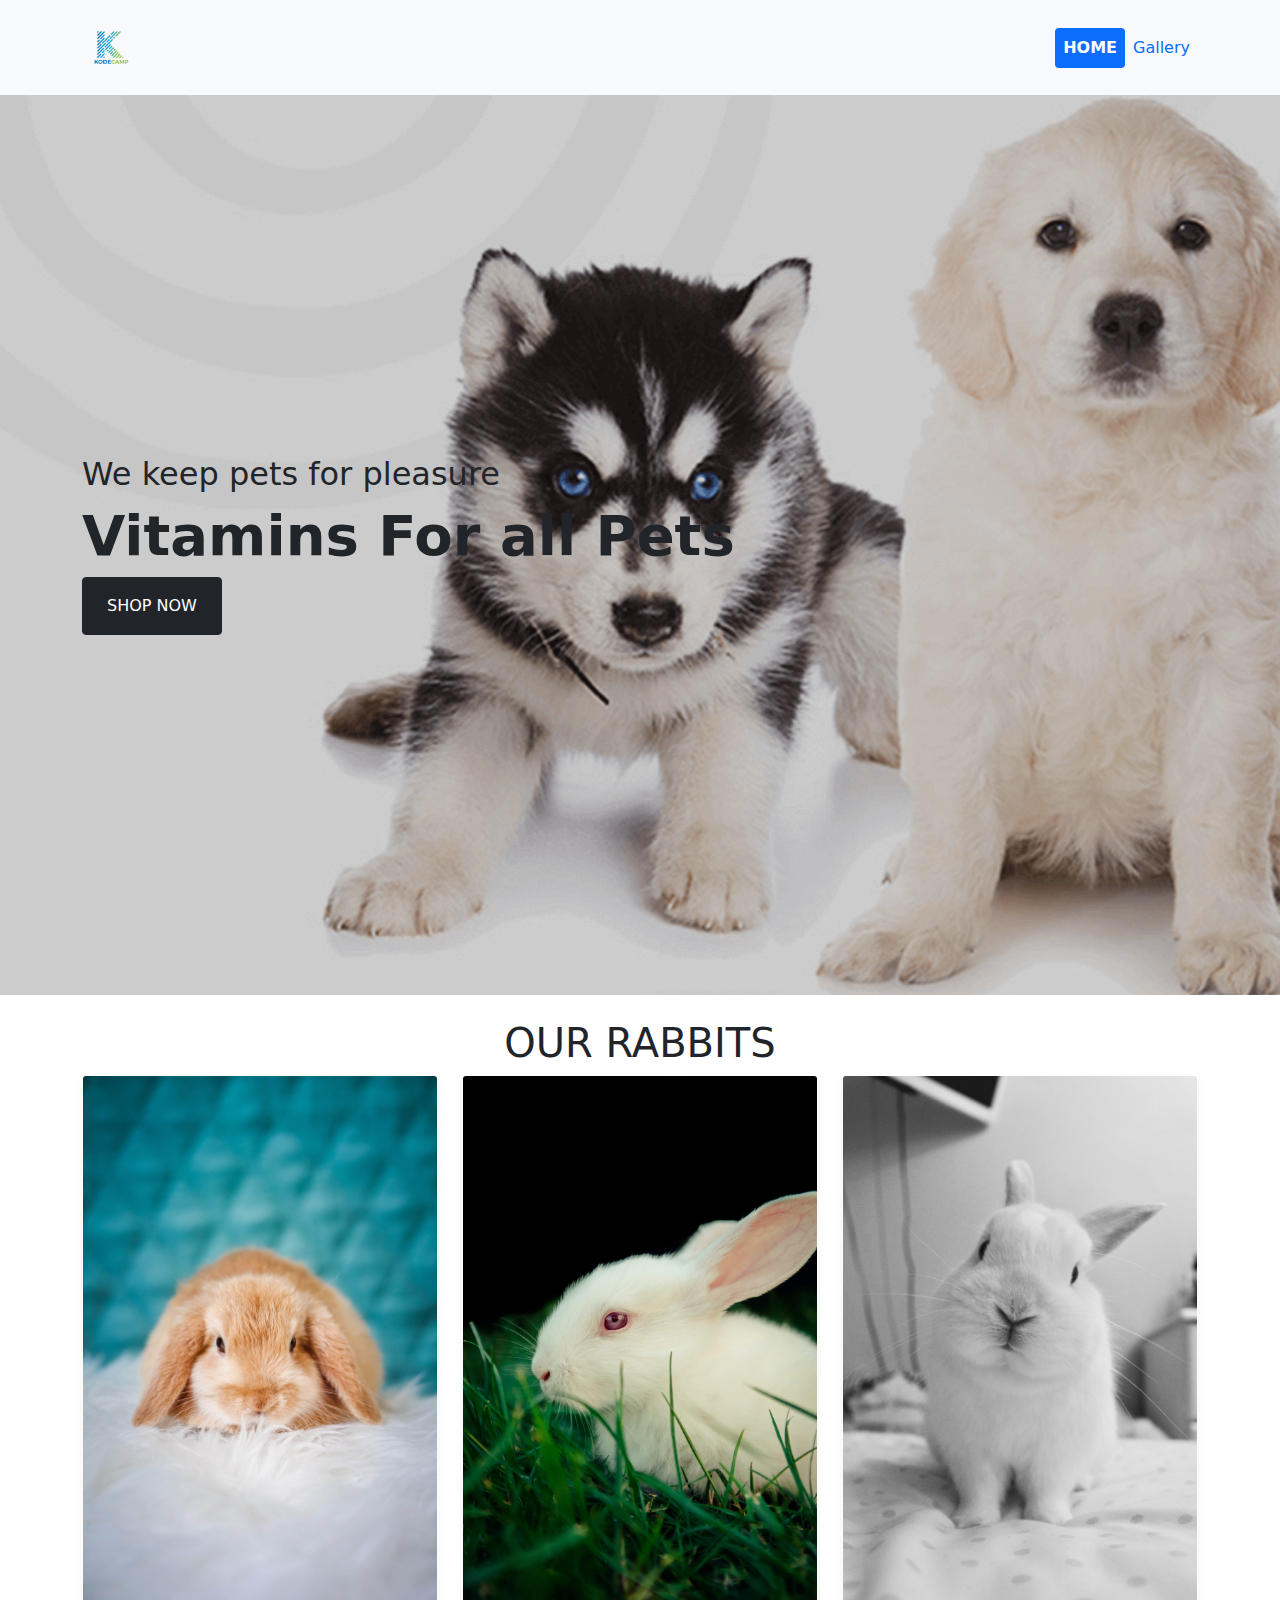
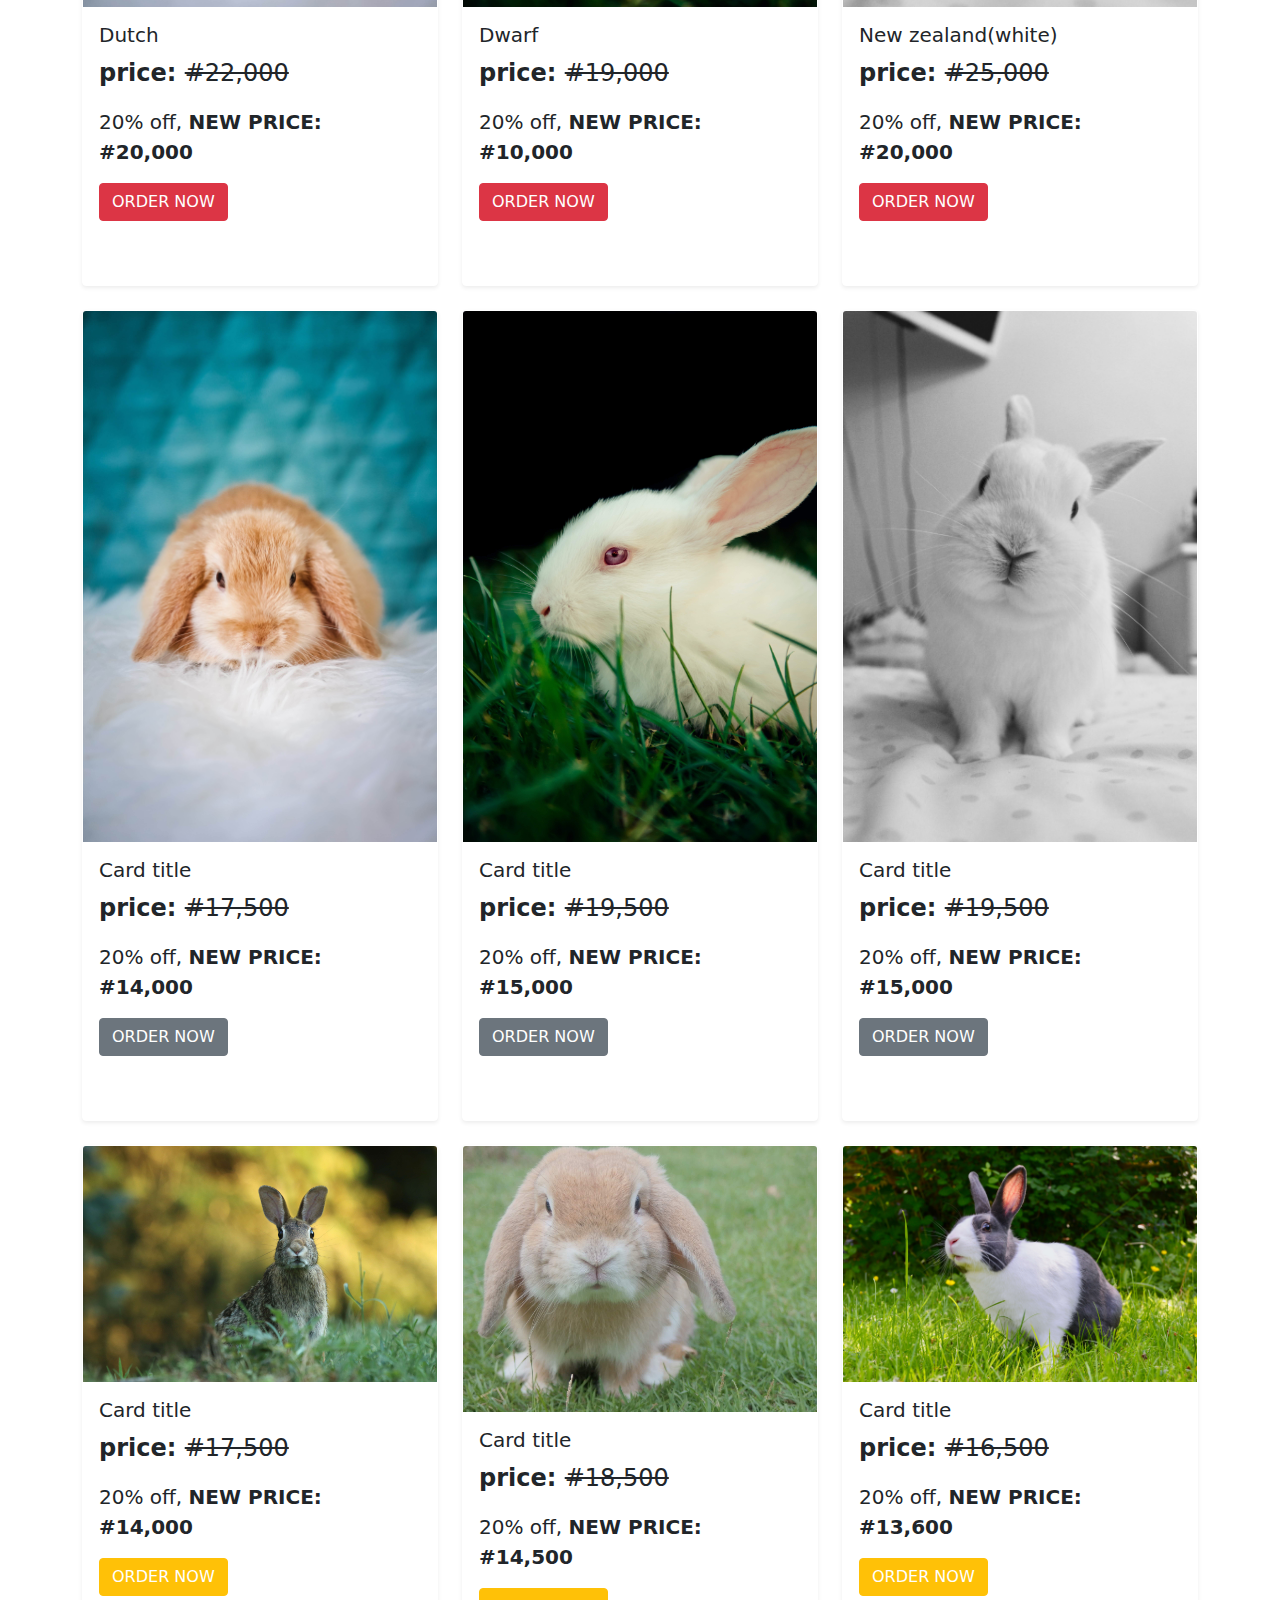
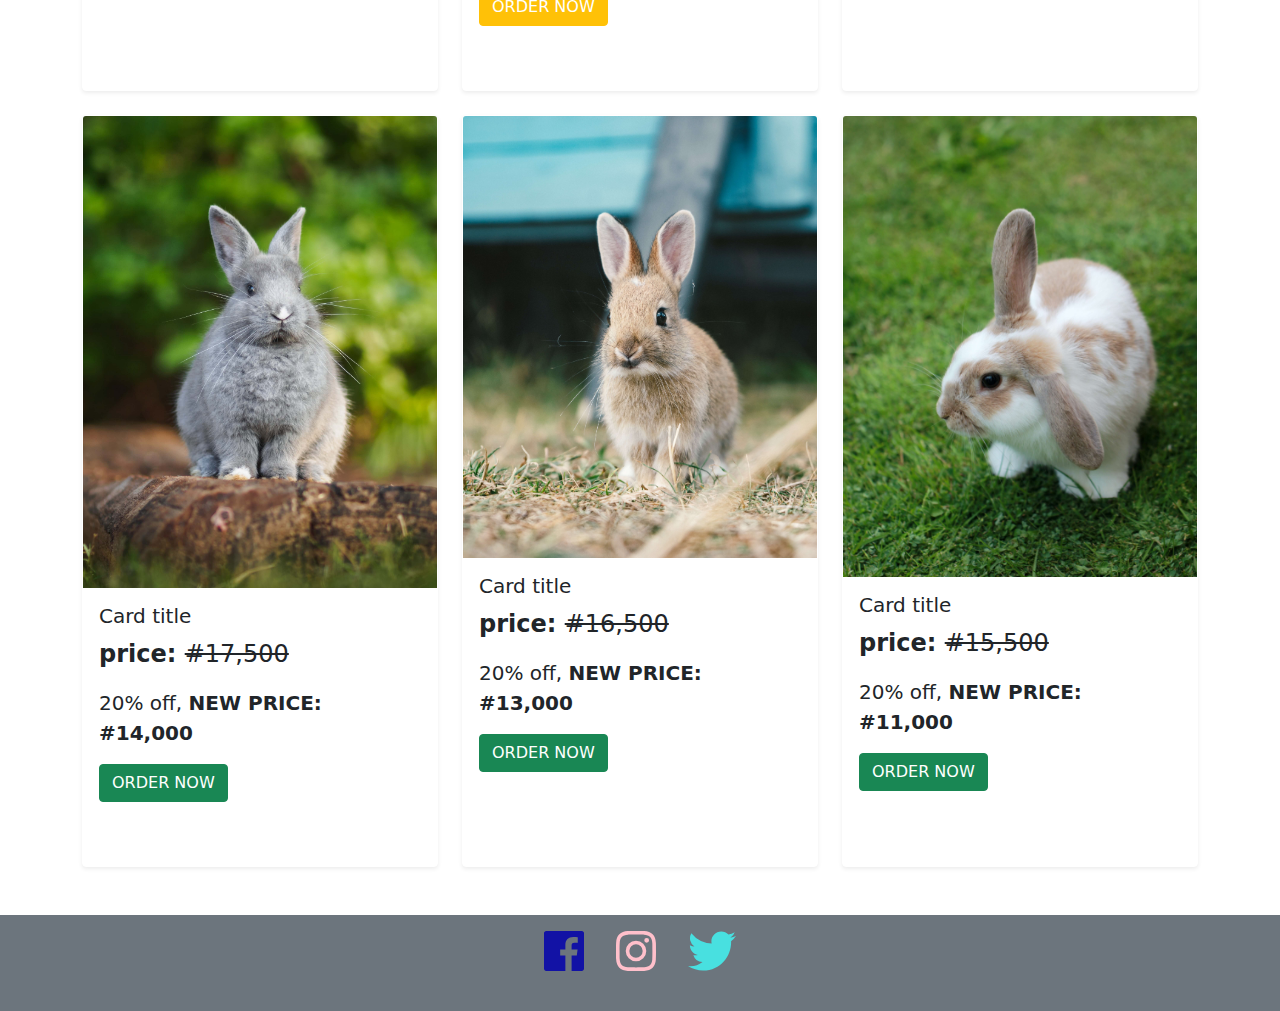
==== index.html @ eaf85e50 "designed the gallery page" ====
<!DOCTYPE html>
<html lang="en">
<head>
    <meta charset="UTF-8">
    <meta http-equiv="X-UA-Compatible" content="IE=edge">
    <meta name="viewport" content="width=device-width, initial-scale=1.0">
    <link rel="stylesheet" href="./css/bootstrap.min.css">
    <link rel="stylesheet" href="./css/style.css">
    <title>gallery page</title>
</head>
<body>
    <header class="bg-light">
        <nav class="navbar navbar-expand-lg navbar-light py-3">
            <div class="container">
                <img src="./images/WhatsApp_Image_2021-08-10_at_12.52 1.png"alt="">
              <button class="navbar-toggler bg-light" type="button" data-bs-toggle="collapse" data-bs-target="#navbarNav" aria-controls="navbarNav" aria-expanded="false" aria-label="Toggle navigation">
                <span class="navbar-toggler-icon"></span>
              </button>
              <div class="collapse navbar-collapse" id="navbarNav">
                <ul class="navbar-nav nav nav-pills ms-auto">
                  <li class="nav-item">
                    <a class="nav-link active fw-bold text-white" aria-current="page" href="index.html">HOME</a>
                  </li>
                  <li class="nav-item">
                    <a class="nav-link text-primary" href="landing-page.html">Gallery</a>
                  </li>
                </ul>
              </div>
            </div>
          </nav>
    </header>
    <div class="hero-bg min-vh-100 d-flex align-items-center">
      <div class="container">
        <h2 class="fw-lighter">We keep pets for pleasure</h2>
        <h1 class="fw-bold Vitamins">Vitamins For all Pets</h1>
        <button type="submit" class="btn btn-dark py-3 px-4">
          <a href="#" class="text-uppercase text-white text-decoration-none">shop now</a>
        </button>
      </div>
    </div>
    <section class="hero-page py-4">
      <h1 class="text-uppercase fs-1 text-center">our rabbits</h1>
        <div class="container">
          <div class="row row-cols-1 row-cols-md-3 g-4">
            <div class="col">
              <div class="card h-100 border border-white shadow-sm mb-5 bg-body rounded">
                <img src="./images/erik-jan-leusink---SDX4KWIbA-unsplash.jpg" class="card-img-top" alt="...">
                <div class="card-body" id="list">
                  <h5 class="card-title">Dutch</h5>
                  <p class="card-text fw-bold fs-4">price: <strike class="fw-lighter">#22,000</strike></p>
                  <p class="fs-5">20% off, <b>NEW PRICE: #20,000</b></p>
                  <button type="submit" class="btn btn-danger">
                    <a href="#" class="text-white text-decoration-none">ORDER NOW</a>
                  </button>
                </div>
              </div>
            </div>
            <div class="col">
              <div class="card h-100 border border-white shadow-sm mb-5 bg-body rounded">
                <img src="./images/andriyko-podilnyk-nLddaducxNc-unsplash.jpg" class="card-img-top" alt="...">
                <div class="card-body">
                  <h5 class="card-title">Dwarf</h5>
                  <p class="card-text fw-bold fs-4">price: <strike class="fw-lighter">#19,000</strike></p>
                  <p class="fs-5">20% off, <b>NEW PRICE: #10,000</b></p>
                  <button type="submit" class="btn btn-danger">
                    <a href="#" class="text-white text-decoration-none">ORDER NOW</a>
                  </button>
                </div>
            </div>
            </div>
            <div class="col">
              <div class="card h-100 border border-white shadow-sm mb-5 bg-body rounded">
                <img src="./images/lucy-m-KNMbRhf5IT8-unsplash.jpg" class="card-img-top" alt="...">
                <div class="card-body">
                  <h5 class="card-title">New zealand(white)</h5>
                  <p class="card-text fw-bold fs-4">price: <strike class="fw-lighter">#25,000</strike></p>
                  <p class="fs-5">20% off, <b>NEW PRICE: #20,000</b></p>
                  <button type="submit" class="btn btn-danger">
                    <a href="#" class="text-white text-decoration-none">ORDER NOW</a>
                  </button>
                </div>
              </div>
            </div>
          </div>
          <div class="row row-cols-1 row-cols-md-3 g-4 py-4">
            <div class="col">
              <div class="card h-100 border border-white shadow-sm mb-5 bg-body rounded">
                <img src="./images/erik-jan-leusink---SDX4KWIbA-unsplash.jpg" class="card-img-top" alt="...">
                <div class="card-body">
                  <h5 class="card-title">Card title</h5>
                  <p class="card-text fw-bold fs-4">price: <strike class="fw-lighter">#17,500</strike></p>
                  <p class="fs-5">20% off, <b>NEW PRICE: #14,000</b></p>
                  <button type="submit" class="btn btn-secondary">
                    <a href="#" class="text-white text-decoration-none">ORDER NOW</a>
                  </button>
                </div>
              </div>
            </div>
            <div class="col">
              <div class="card h-100 border border-white shadow-sm mb-5 bg-body rounded">
                <img src="./images/andriyko-podilnyk-nLddaducxNc-unsplash.jpg" class="card-img-top" alt="...">
                <div class="card-body">
                  <h5 class="card-title">Card title</h5>
                  <p class="card-text fw-bold fs-4">price: <strike class="fw-lighter">#19,500</strike></p>
                  <p class="fs-5">20% off, <b>NEW PRICE: #15,000</b></p>
                  <button type="submit" class="btn btn-secondary">
                    <a href="#" class="text-white text-decoration-none">ORDER NOW</a>
                  </button>
                </div>
            </div>
            </div>
            <div class="col">
              <div class="card h-100 border border-white shadow-sm mb-5 bg-body rounded">
                <img src="./images/lucy-m-KNMbRhf5IT8-unsplash.jpg" class="card-img-top" alt="...">
                <div class="card-body">
                  <h5 class="card-title">Card title</h5>
                  <p class="card-text fw-bold fs-4">price: <strike class="fw-lighter">#19,500</strike></p>
                  <p class="fs-5">20% off, <b>NEW PRICE: #15,000</b></p>
                  <button type="submit" class="btn btn-secondary">
                    <a href="#" class="text-white text-decoration-none">ORDER NOW</a>
                  </button>
                </div>
              </div>
            </div>
          </div>
          <div class="row row-cols-1 row-cols-md-3 g-4">
            <div class="col">
              <div class="card h-100 border border-white shadow-sm mb-5 bg-body rounded">
                <img src="./images/gary-bendig-KvHT4dltPEQ-unsplash.jpg" class="card-img-top" alt="...">
                <div class="card-body">
                  <h5 class="card-title">Card title</h5>
                  <p class="card-text fw-bold fs-4">price: <strike class="fw-lighter">#17,500</strike></p>
                  <p class="fs-5">20% off, <b>NEW PRICE: #14,000</b></p>
                  <button type="submit" class="btn btn-warning">
                    <a href="#" class="text-white text-decoration-none">ORDER NOW</a>
                  </button>
                </div>
              </div>
            </div>
            <div class="col">
              <div class="card h-100 border border-white shadow-sm mb-5 bg-body rounded">
                <img src="./images/waranya-mooldee-Efj0HGPdPKs-unsplash.jpg" class="card-img-top" alt="...">
                <div class="card-body">
                  <h5 class="card-title">Card title</h5>
                  <p class="card-text fw-bold fs-4">price: <strike class="fw-lighter">#18,500</strike></p>
                  <p class="fs-5">20% off, <b>NEW PRICE: #14,500</b></p>
                  <button type="submit" class="btn btn-warning">
                    <a href="#" class="text-white text-decoration-none">ORDER NOW</a>
                  </button>
                </div>
              </div>
            </div>
            <div class="col">
              <div class="card h-100 border border-white shadow-sm mb-5 bg-body rounded">
                <img src="./images/gavin-allanwood-hcxqLJjI99E-unsplash.jpg" class="card-img-top" alt="...">
                <div class="card-body">
                  <h5 class="card-title">Card title</h5>
                  <p class="card-text fw-bold fs-4">price: <strike class="fw-lighter">#16,500</strike></p>
                  <p class="fs-5">20% off, <b>NEW PRICE: #13,600</b></p>
                  <button type="submit" class="btn btn-warning">
                    <a href="#" class="text-white text-decoration-none">ORDER NOW</a>
                  </button>
                </div>
              </div>
            </div>
          </div>
          <div class="row row-cols-1 row-cols-md-3 g-4 py-4">
            <div class="col">
              <div class="card h-100 border border-white shadow-sm mb-5 bg-body rounded">
                <img src="./images/janan-lagerwall-302xfiIGOfE-unsplash.jpg" class="card-img-top" alt="...">
                <div class="card-body">
                  <h5 class="card-title">Card title</h5>
                  <p class="card-text fw-bold fs-4">price: <strike class="fw-lighter">#17,500</strike></p>
                  <p class="fs-5">20% off, <b>NEW PRICE: #14,000</b></p>
                  <button type="submit" class="btn btn-success">
                    <a href="#" class="text-white text-decoration-none">ORDER NOW</a>
                  </button>
                </div>
              </div>
            </div>
            <div class="col">
              <div class="card h-100 border border-white shadow-sm mb-5 bg-body rounded">
                <img src="./images/daniel-mccarthy-themccarthy-TRrC46LBfwc-unsplash.jpg" class="card-img-top" alt="...">
                <div class="card-body">
                  <h5 class="card-title">Card title</h5>
                  <p class="card-text fw-bold fs-4">price: <strike class="fw-lighter">#16,500</strike></p>
                  <p class="fs-5">20% off, <b>NEW PRICE: #13,000</b></p>
                  <button type="submit" class="btn btn-success">
                    <a href="#" class="text-white text-decoration-none">ORDER NOW</a>
                  </button>
                </div>
              </div>
            </div>
            <div class="col">
              <div class="card h-100 border border-white shadow-sm mb-5 bg-body rounded">
                <img src="./images/sandy-millar-kKAaCeGf5wY-unsplash.jpg" class="card-img-top" alt="...">
                <div class="card-body">
                  <h5 class="card-title">Card title</h5>
                  <p class="card-text fw-bold fs-4">price: <strike class="fw-lighter">#15,500</strike></p>
                  <p class="fs-5">20% off, <b>NEW PRICE: #11,000</b></p>
                  <button type="submit" class="btn btn-success">
                    <a href="#" class="text-white text-decoration-none">ORDER NOW</a>
                  </button>
                </div>
              </div>
            </div>
          </div>
        </div>
    </section>
    <footer class="bg-secondary gallery-footer">
      <div class="container">
        <div class="d-flex justify-content-center py-3">
          <img src="./images/icon-facebook.svg" class="g-col-4 px-3 media" alt="">
          <img src="./images/icon-instagram.svg" class="g-col-4 px-3 media" alt="">
          <img src="./images/icon-twitter.svg" class="g-col-4 px-3 media" alt="">
        </div>
      </div>
    </footer>
    <script src="script/bootstrap.min.js"></script>
    <script src="script/script.js"></script>
</body>
</html>
---- css/style.css ----
.hero-bg {
    background-image: url(../images/slider1-1.png);
    background-repeat: no-repeat;
    background-position: 70% 100%;
    background-size: cover;
}
.Vitamins {
    font-size: 3.5em;
}
.gallery-footer {
    height: 6em;
}
.media {
    height: 2.5em;
}
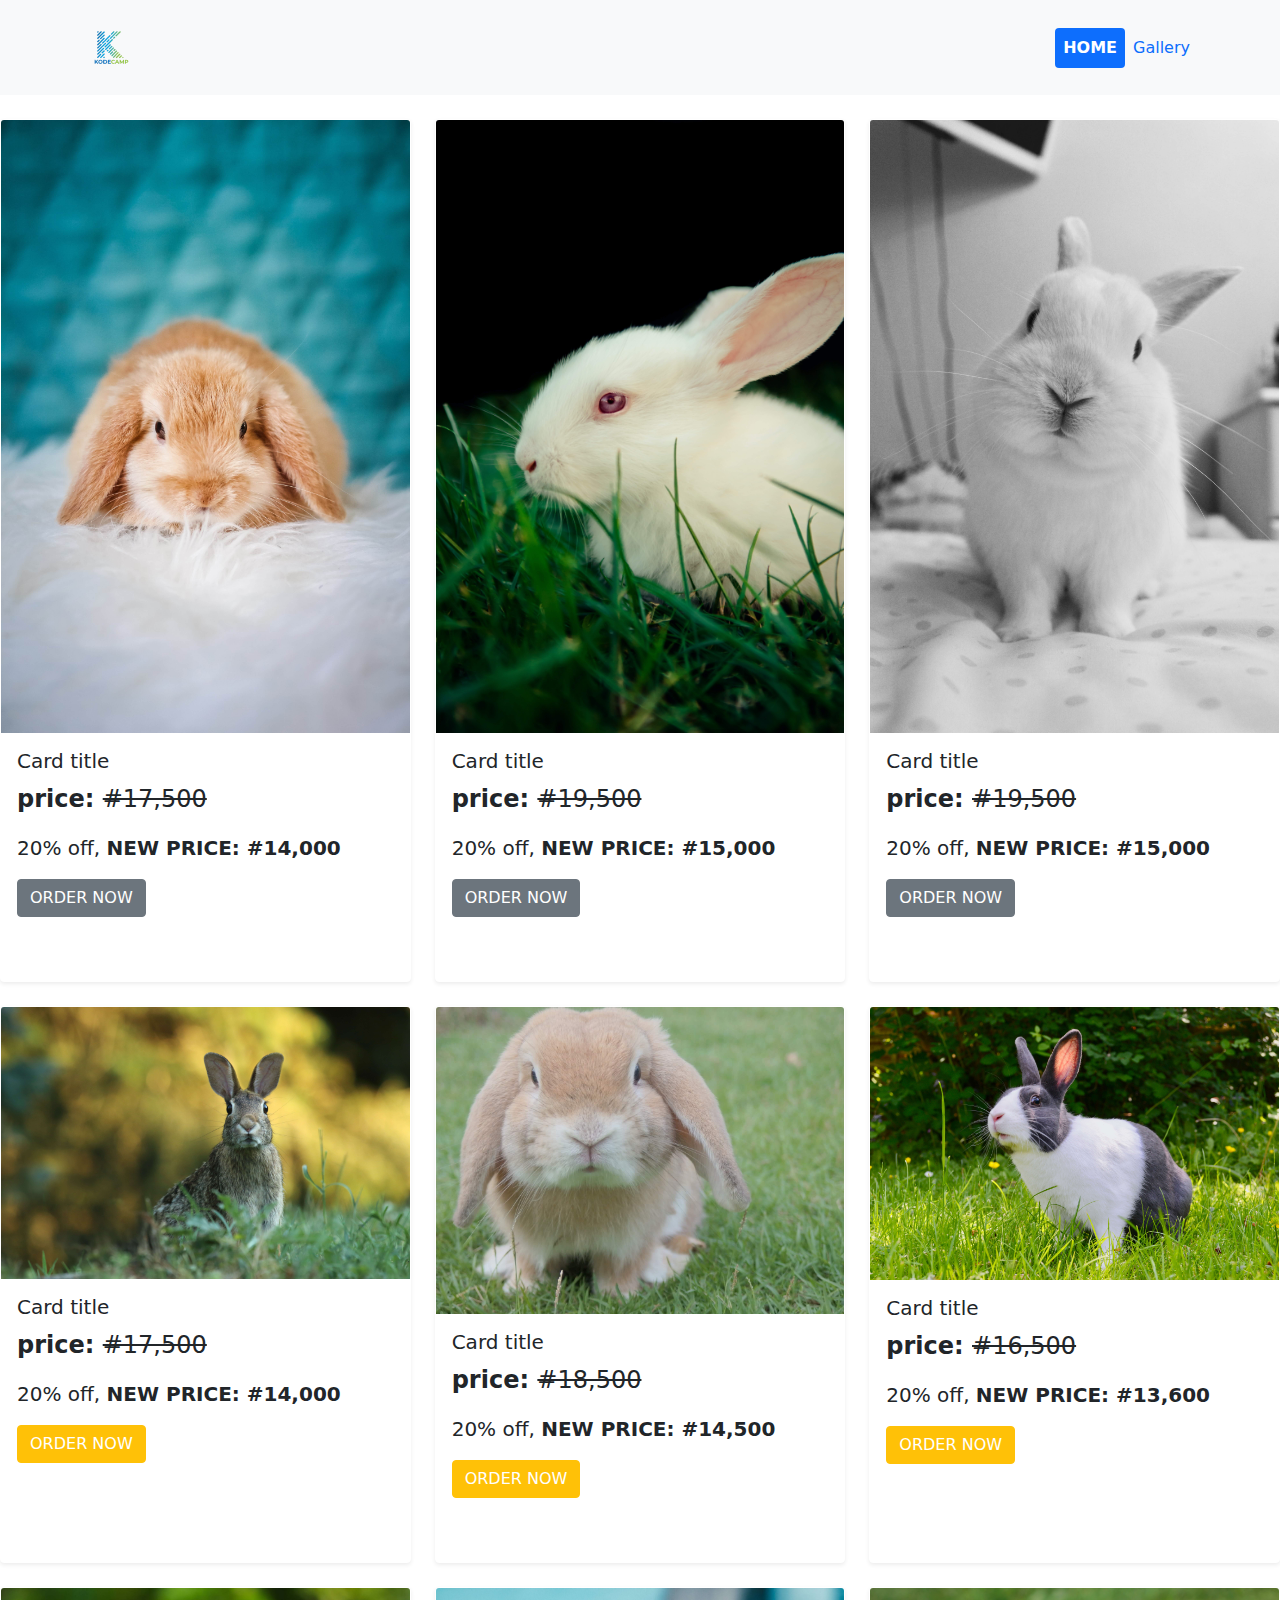
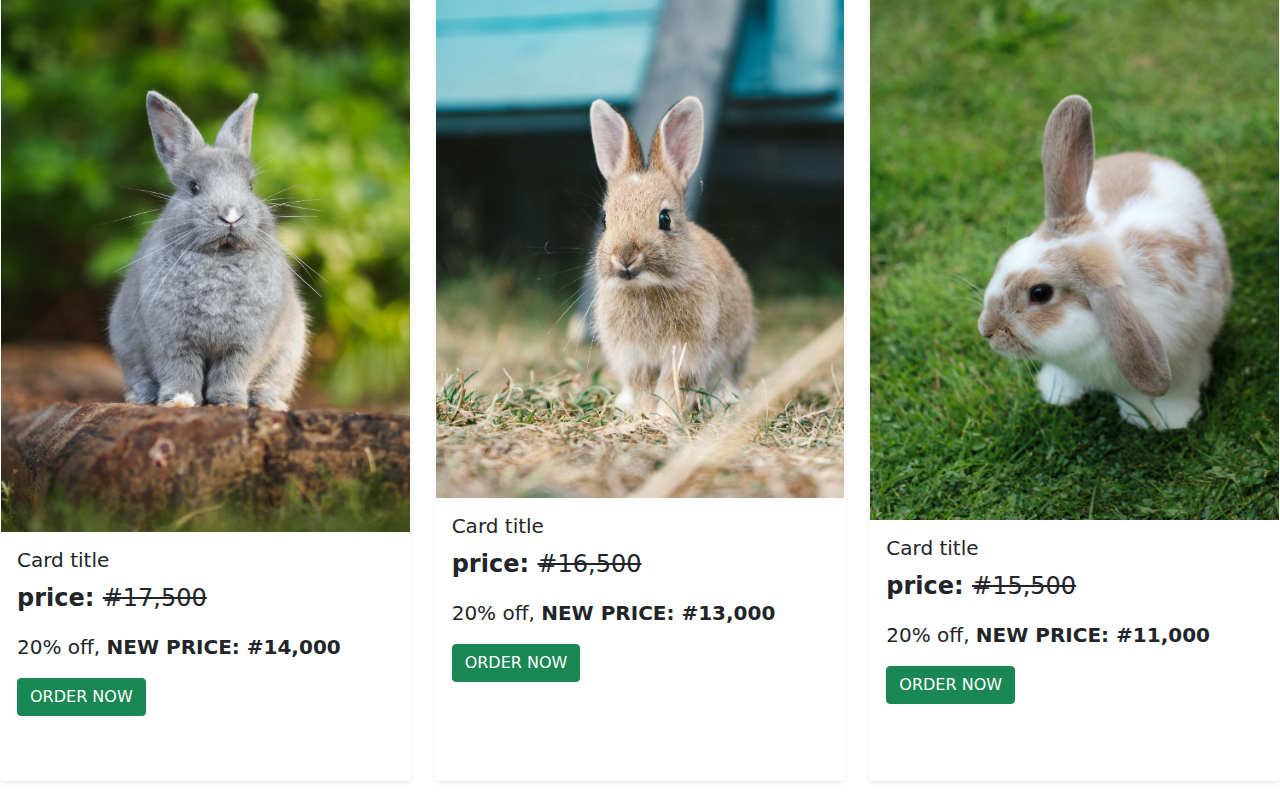
==== commit ca2cf512: "added js file" ====
--- a/index.html
+++ b/index.html
@@ -6,7 +6,7 @@
     <meta name="viewport" content="width=device-width, initial-scale=1.0">
     <link rel="stylesheet" href="./css/bootstrap.min.css">
     <link rel="stylesheet" href="./css/style.css">
-    <title>gallery page</title>
+    <title>Document</title>
 </head>
 <body>
     <header class="bg-light">
@@ -22,67 +22,15 @@
                     <a class="nav-link active fw-bold text-white" aria-current="page" href="index.html">HOME</a>
                   </li>
                   <li class="nav-item">
-                    <a class="nav-link text-primary" href="landing-page.html">Gallery</a>
+                    <a class="nav-link text-primary" href="gallery.html">Gallery</a>
                   </li>
                 </ul>
               </div>
             </div>
           </nav>
     </header>
-    <div class="hero-bg min-vh-100 d-flex align-items-center">
-      <div class="container">
-        <h2 class="fw-lighter">We keep pets for pleasure</h2>
-        <h1 class="fw-bold Vitamins">Vitamins For all Pets</h1>
-        <button type="submit" class="btn btn-dark py-3 px-4">
-          <a href="#" class="text-uppercase text-white text-decoration-none">shop now</a>
-        </button>
-      </div>
-    </div>
-    <section class="hero-page py-4">
-      <h1 class="text-uppercase fs-1 text-center">our rabbits</h1>
-        <div class="container">
-          <div class="row row-cols-1 row-cols-md-3 g-4">
-            <div class="col">
-              <div class="card h-100 border border-white shadow-sm mb-5 bg-body rounded">
-                <img src="./images/erik-jan-leusink---SDX4KWIbA-unsplash.jpg" class="card-img-top" alt="...">
-                <div class="card-body" id="list">
-                  <h5 class="card-title">Dutch</h5>
-                  <p class="card-text fw-bold fs-4">price: <strike class="fw-lighter">#22,000</strike></p>
-                  <p class="fs-5">20% off, <b>NEW PRICE: #20,000</b></p>
-                  <button type="submit" class="btn btn-danger">
-                    <a href="#" class="text-white text-decoration-none">ORDER NOW</a>
-                  </button>
-                </div>
-              </div>
-            </div>
-            <div class="col">
-              <div class="card h-100 border border-white shadow-sm mb-5 bg-body rounded">
-                <img src="./images/andriyko-podilnyk-nLddaducxNc-unsplash.jpg" class="card-img-top" alt="...">
-                <div class="card-body">
-                  <h5 class="card-title">Dwarf</h5>
-                  <p class="card-text fw-bold fs-4">price: <strike class="fw-lighter">#19,000</strike></p>
-                  <p class="fs-5">20% off, <b>NEW PRICE: #10,000</b></p>
-                  <button type="submit" class="btn btn-danger">
-                    <a href="#" class="text-white text-decoration-none">ORDER NOW</a>
-                  </button>
-                </div>
-            </div>
-            </div>
-            <div class="col">
-              <div class="card h-100 border border-white shadow-sm mb-5 bg-body rounded">
-                <img src="./images/lucy-m-KNMbRhf5IT8-unsplash.jpg" class="card-img-top" alt="...">
-                <div class="card-body">
-                  <h5 class="card-title">New zealand(white)</h5>
-                  <p class="card-text fw-bold fs-4">price: <strike class="fw-lighter">#25,000</strike></p>
-                  <p class="fs-5">20% off, <b>NEW PRICE: #20,000</b></p>
-                  <button type="submit" class="btn btn-danger">
-                    <a href="#" class="text-white text-decoration-none">ORDER NOW</a>
-                  </button>
-                </div>
-              </div>
-            </div>
-          </div>
-          <div class="row row-cols-1 row-cols-md-3 g-4 py-4">
+    <section>
+        <div class="row row-cols-1 row-cols-md-3 g-4 py-4">
             <div class="col">
               <div class="card h-100 border border-white shadow-sm mb-5 bg-body rounded">
                 <img src="./images/erik-jan-leusink---SDX4KWIbA-unsplash.jpg" class="card-img-top" alt="...">
@@ -205,17 +153,7 @@
               </div>
             </div>
           </div>
-        </div>
     </section>
-    <footer class="bg-secondary gallery-footer">
-      <div class="container">
-        <div class="d-flex justify-content-center py-3">
-          <img src="./images/icon-facebook.svg" class="g-col-4 px-3 media" alt="">
-          <img src="./images/icon-instagram.svg" class="g-col-4 px-3 media" alt="">
-          <img src="./images/icon-twitter.svg" class="g-col-4 px-3 media" alt="">
-        </div>
-      </div>
-    </footer>
     <script src="script/bootstrap.min.js"></script>
     <script src="script/script.js"></script>
 </body>
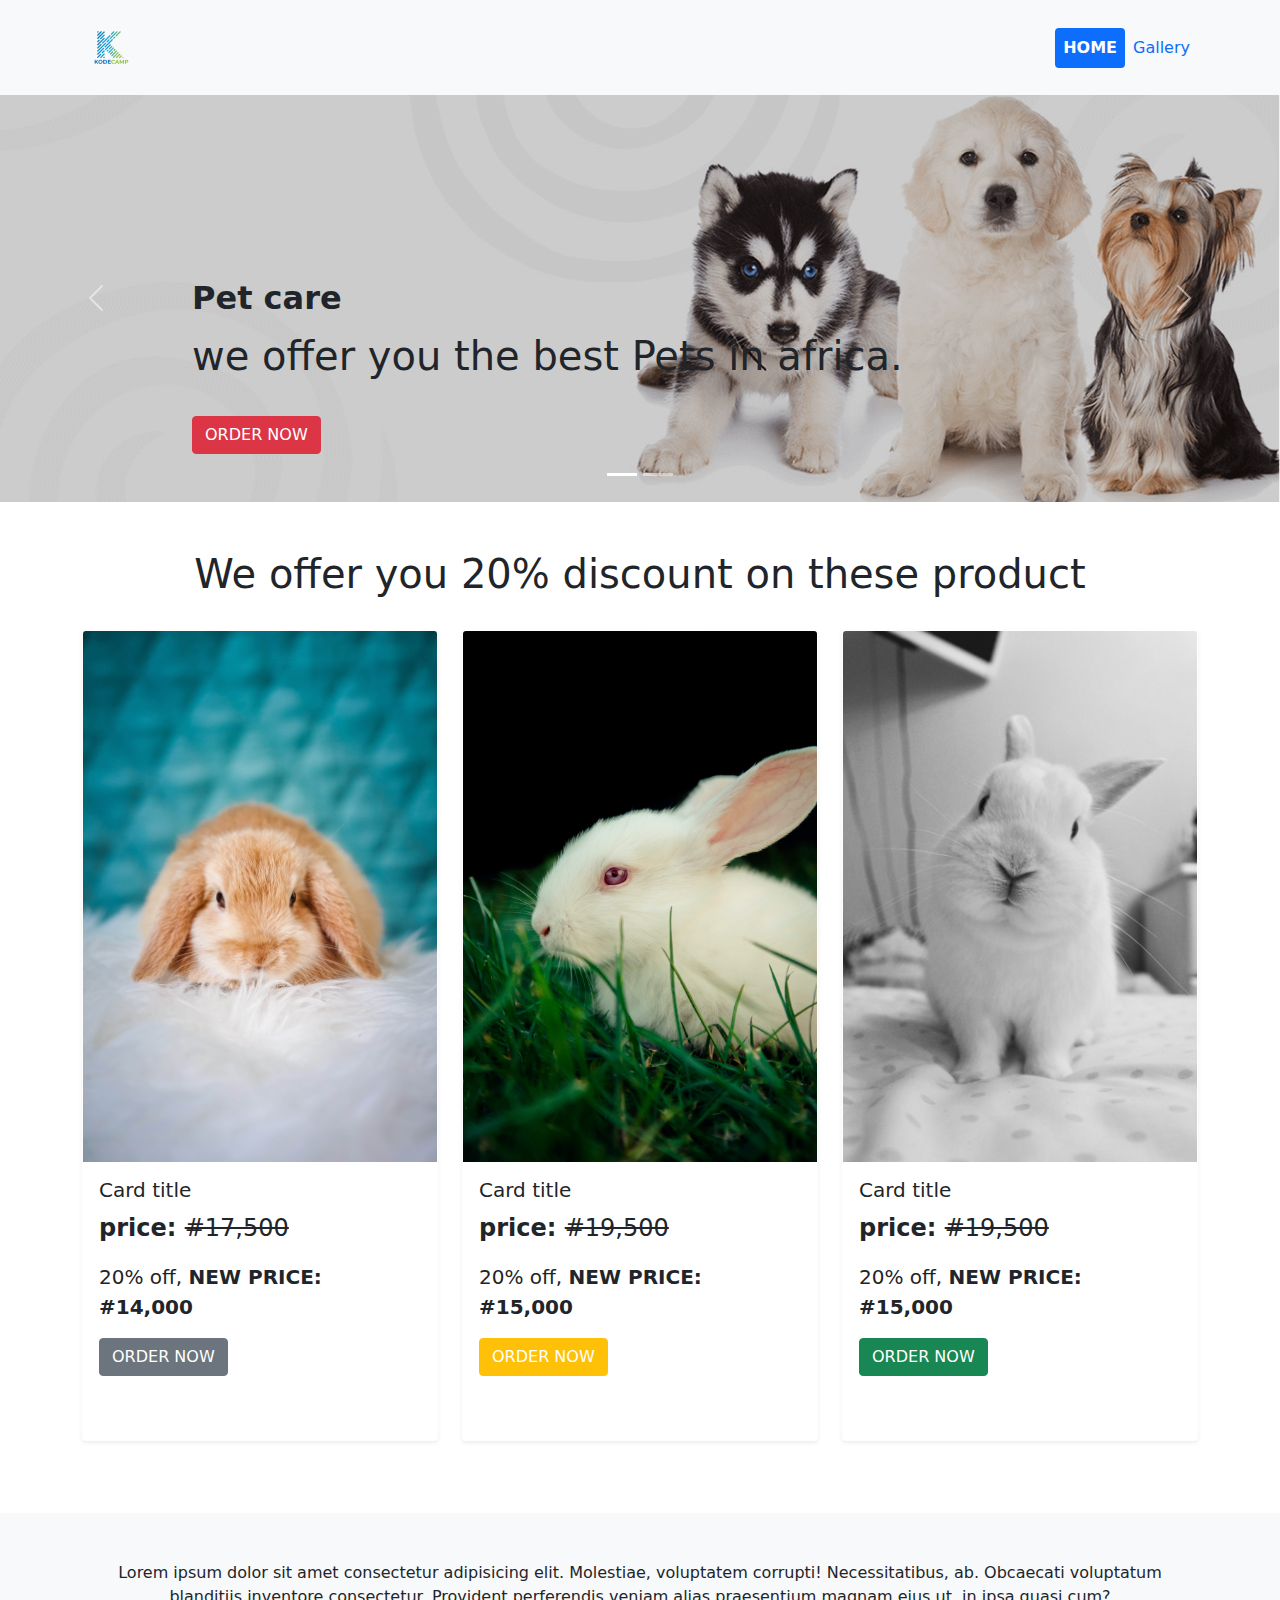
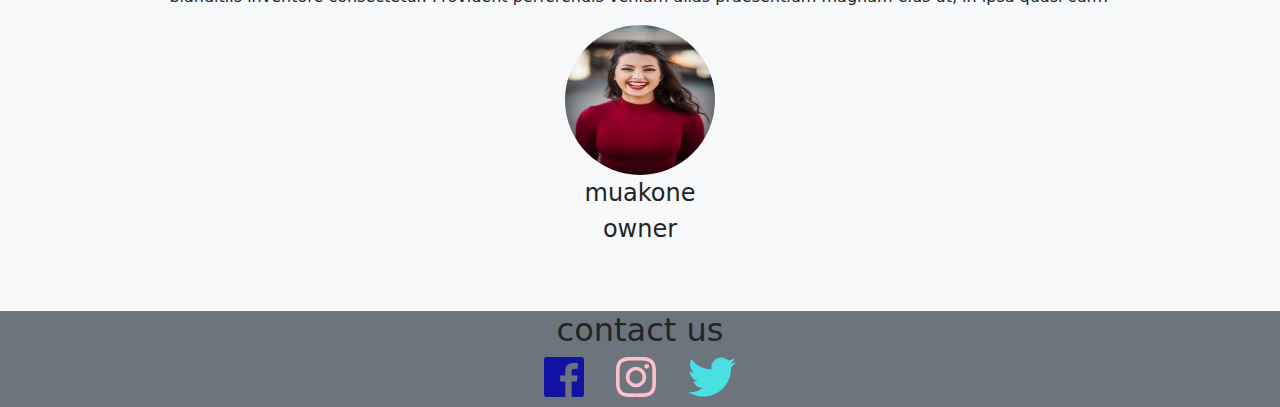
==== commit c4a9fe66: "designed the home page" ====
--- a/index.html
+++ b/index.html
@@ -30,10 +30,50 @@
           </nav>
     </header>
     <section>
-        <div class="row row-cols-1 row-cols-md-3 g-4 py-4">
+      <div id="carouselExampleCaptions" class="carousel slide" data-bs-ride="carousel">
+        <div class="carousel-indicators">
+          <button type="button" data-bs-target="#carouselExampleCaptions" data-bs-slide-to="0" class="active" aria-current="true" aria-label="Slide 1"></button>
+          <button type="button" data-bs-target="#carouselExampleCaptions" data-bs-slide-to="1" aria-label="Slide 2"></button>
+        </div>
+        <div class="carousel-inner">
+          <div class="carousel-item active">
+            <img src="./images/slider1-1.png" class="d-block w-100" alt="...">
+            <div class="carousel-caption d-none d-md-block fs-1 text-dark text-start">
+              <h2 class="fw-bold ">Pet care</h2>
+              <p>we offer you the best Pets in africa.</p>
+              <button type="submit" class="btn btn-danger">
+                <a href="#" class="text-white text-decoration-none">ORDER NOW</a>
+              </button>
+            </div>
+          </div>
+          <div class="carousel-item">
+            <img src="./images/slider1-2.png" class="d-block w-100" alt="...">
+            <div class="carousel-caption d-none d-md-block fs-1 text-dark text-end">
+              <h2 class="fw-bold">Pet care</h2>
+              <p>All our pets are at affordable price.</p>
+              <button type="submit" class="btn btn-success">
+                <a href="#" class="text-white text-decoration-none">ORDER NOW</a>
+              </button>
+            </div>
+          </div>
+        </div>
+        <button class="carousel-control-prev" type="button" data-bs-target="#carouselExampleCaptions" data-bs-slide="prev">
+          <span class="carousel-control-prev-icon" aria-hidden="true"></span>
+          <span class="visually-hidden">Previous</span>
+        </button>
+        <button class="carousel-control-next" type="button" data-bs-target="#carouselExampleCaptions" data-bs-slide="next">
+          <span class="carousel-control-next-icon" aria-hidden="true"></span>
+          <span class="visually-hidden">Next</span>
+        </button>
+      </div>
+    </section>
+    <section>
+        <div class="container py-5">
+          <h1 class="fs-1 text-center">We offer you 20% discount on these product</h1>
+          <div class="row row-cols-1 row-cols-md-3 g-4 py-4">
             <div class="col">
               <div class="card h-100 border border-white shadow-sm mb-5 bg-body rounded">
-                <img src="./images/erik-jan-leusink---SDX4KWIbA-unsplash.jpg" class="card-img-top" alt="...">
+                <img src="./images/a.jpg" class="card-img-top" alt="...">
                 <div class="card-body">
                   <h5 class="card-title">Card title</h5>
                   <p class="card-text fw-bold fs-4">price: <strike class="fw-lighter">#17,500</strike></p>
@@ -46,12 +86,12 @@
             </div>
             <div class="col">
               <div class="card h-100 border border-white shadow-sm mb-5 bg-body rounded">
-                <img src="./images/andriyko-podilnyk-nLddaducxNc-unsplash.jpg" class="card-img-top" alt="...">
+                <img src="./images/b.jpg" class="card-img-top" alt="...">
                 <div class="card-body">
                   <h5 class="card-title">Card title</h5>
                   <p class="card-text fw-bold fs-4">price: <strike class="fw-lighter">#19,500</strike></p>
                   <p class="fs-5">20% off, <b>NEW PRICE: #15,000</b></p>
-                  <button type="submit" class="btn btn-secondary">
+                  <button type="submit" class="btn btn-warning">
                     <a href="#" class="text-white text-decoration-none">ORDER NOW</a>
                   </button>
                 </div>
@@ -59,93 +99,11 @@
             </div>
             <div class="col">
               <div class="card h-100 border border-white shadow-sm mb-5 bg-body rounded">
-                <img src="./images/lucy-m-KNMbRhf5IT8-unsplash.jpg" class="card-img-top" alt="...">
+                <img src="./images/c.jpg" class="card-img-top" alt="...">
                 <div class="card-body">
                   <h5 class="card-title">Card title</h5>
                   <p class="card-text fw-bold fs-4">price: <strike class="fw-lighter">#19,500</strike></p>
                   <p class="fs-5">20% off, <b>NEW PRICE: #15,000</b></p>
-                  <button type="submit" class="btn btn-secondary">
-                    <a href="#" class="text-white text-decoration-none">ORDER NOW</a>
-                  </button>
-                </div>
-              </div>
-            </div>
-          </div>
-          <div class="row row-cols-1 row-cols-md-3 g-4">
-            <div class="col">
-              <div class="card h-100 border border-white shadow-sm mb-5 bg-body rounded">
-                <img src="./images/gary-bendig-KvHT4dltPEQ-unsplash.jpg" class="card-img-top" alt="...">
-                <div class="card-body">
-                  <h5 class="card-title">Card title</h5>
-                  <p class="card-text fw-bold fs-4">price: <strike class="fw-lighter">#17,500</strike></p>
-                  <p class="fs-5">20% off, <b>NEW PRICE: #14,000</b></p>
-                  <button type="submit" class="btn btn-warning">
-                    <a href="#" class="text-white text-decoration-none">ORDER NOW</a>
-                  </button>
-                </div>
-              </div>
-            </div>
-            <div class="col">
-              <div class="card h-100 border border-white shadow-sm mb-5 bg-body rounded">
-                <img src="./images/waranya-mooldee-Efj0HGPdPKs-unsplash.jpg" class="card-img-top" alt="...">
-                <div class="card-body">
-                  <h5 class="card-title">Card title</h5>
-                  <p class="card-text fw-bold fs-4">price: <strike class="fw-lighter">#18,500</strike></p>
-                  <p class="fs-5">20% off, <b>NEW PRICE: #14,500</b></p>
-                  <button type="submit" class="btn btn-warning">
-                    <a href="#" class="text-white text-decoration-none">ORDER NOW</a>
-                  </button>
-                </div>
-              </div>
-            </div>
-            <div class="col">
-              <div class="card h-100 border border-white shadow-sm mb-5 bg-body rounded">
-                <img src="./images/gavin-allanwood-hcxqLJjI99E-unsplash.jpg" class="card-img-top" alt="...">
-                <div class="card-body">
-                  <h5 class="card-title">Card title</h5>
-                  <p class="card-text fw-bold fs-4">price: <strike class="fw-lighter">#16,500</strike></p>
-                  <p class="fs-5">20% off, <b>NEW PRICE: #13,600</b></p>
-                  <button type="submit" class="btn btn-warning">
-                    <a href="#" class="text-white text-decoration-none">ORDER NOW</a>
-                  </button>
-                </div>
-              </div>
-            </div>
-          </div>
-          <div class="row row-cols-1 row-cols-md-3 g-4 py-4">
-            <div class="col">
-              <div class="card h-100 border border-white shadow-sm mb-5 bg-body rounded">
-                <img src="./images/janan-lagerwall-302xfiIGOfE-unsplash.jpg" class="card-img-top" alt="...">
-                <div class="card-body">
-                  <h5 class="card-title">Card title</h5>
-                  <p class="card-text fw-bold fs-4">price: <strike class="fw-lighter">#17,500</strike></p>
-                  <p class="fs-5">20% off, <b>NEW PRICE: #14,000</b></p>
-                  <button type="submit" class="btn btn-success">
-                    <a href="#" class="text-white text-decoration-none">ORDER NOW</a>
-                  </button>
-                </div>
-              </div>
-            </div>
-            <div class="col">
-              <div class="card h-100 border border-white shadow-sm mb-5 bg-body rounded">
-                <img src="./images/daniel-mccarthy-themccarthy-TRrC46LBfwc-unsplash.jpg" class="card-img-top" alt="...">
-                <div class="card-body">
-                  <h5 class="card-title">Card title</h5>
-                  <p class="card-text fw-bold fs-4">price: <strike class="fw-lighter">#16,500</strike></p>
-                  <p class="fs-5">20% off, <b>NEW PRICE: #13,000</b></p>
-                  <button type="submit" class="btn btn-success">
-                    <a href="#" class="text-white text-decoration-none">ORDER NOW</a>
-                  </button>
-                </div>
-              </div>
-            </div>
-            <div class="col">
-              <div class="card h-100 border border-white shadow-sm mb-5 bg-body rounded">
-                <img src="./images/sandy-millar-kKAaCeGf5wY-unsplash.jpg" class="card-img-top" alt="...">
-                <div class="card-body">
-                  <h5 class="card-title">Card title</h5>
-                  <p class="card-text fw-bold fs-4">price: <strike class="fw-lighter">#15,500</strike></p>
-                  <p class="fs-5">20% off, <b>NEW PRICE: #11,000</b></p>
                   <button type="submit" class="btn btn-success">
                     <a href="#" class="text-white text-decoration-none">ORDER NOW</a>
                   </button>
@@ -153,7 +111,27 @@
               </div>
             </div>
           </div>
+        </div>
     </section>
+    <article class="bg-light">
+      <div class="container py-5 text-center">
+        <p>Lorem ipsum dolor sit amet consectetur adipisicing elit. Molestiae, voluptatem corrupti! Necessitatibus, ab. Obcaecati voluptatum blanditiis inventore consectetur. Provident perferendis veniam alias praesentium magnam eius ut, in ipsa quasi cum?</p>
+        <figure>
+          <img src="./images/michael-dam-mEZ3PoFGs_k-unsplash.PNG" alt="" class="img-fluid rounded-circle img-customer">
+          <figcaption class="fs-4">muakone <br> <span class="fw-lighter">owner</span></figcaption>
+        </figure>
+      </div>
+    </article>
+    <footer class="bg-secondary gallery-footer">
+      <div class="container" id="medias py-3">
+        <h2 class="text-center">contact us</h2>
+        <div class="d-flex justify-content-center">
+          <img src="./images/icon-facebook.svg" class="g-col-4 px-3 media" alt="">
+          <img src="./images/icon-instagram.svg" class="g-col-4 px-3 media" alt="">
+          <img src="./images/icon-twitter.svg" class="g-col-4 px-3 media" alt="">
+        </div>
+      </div>
+    </footer>
     <script src="script/bootstrap.min.js"></script>
     <script src="script/script.js"></script>
 </body>
--- a/css/style.css
+++ b/css/style.css
@@ -12,4 +12,8 @@
 }
 .media {
     height: 2.5em;
+}
+.img-customer {
+    width: 150px;
+    height: 150px;
 }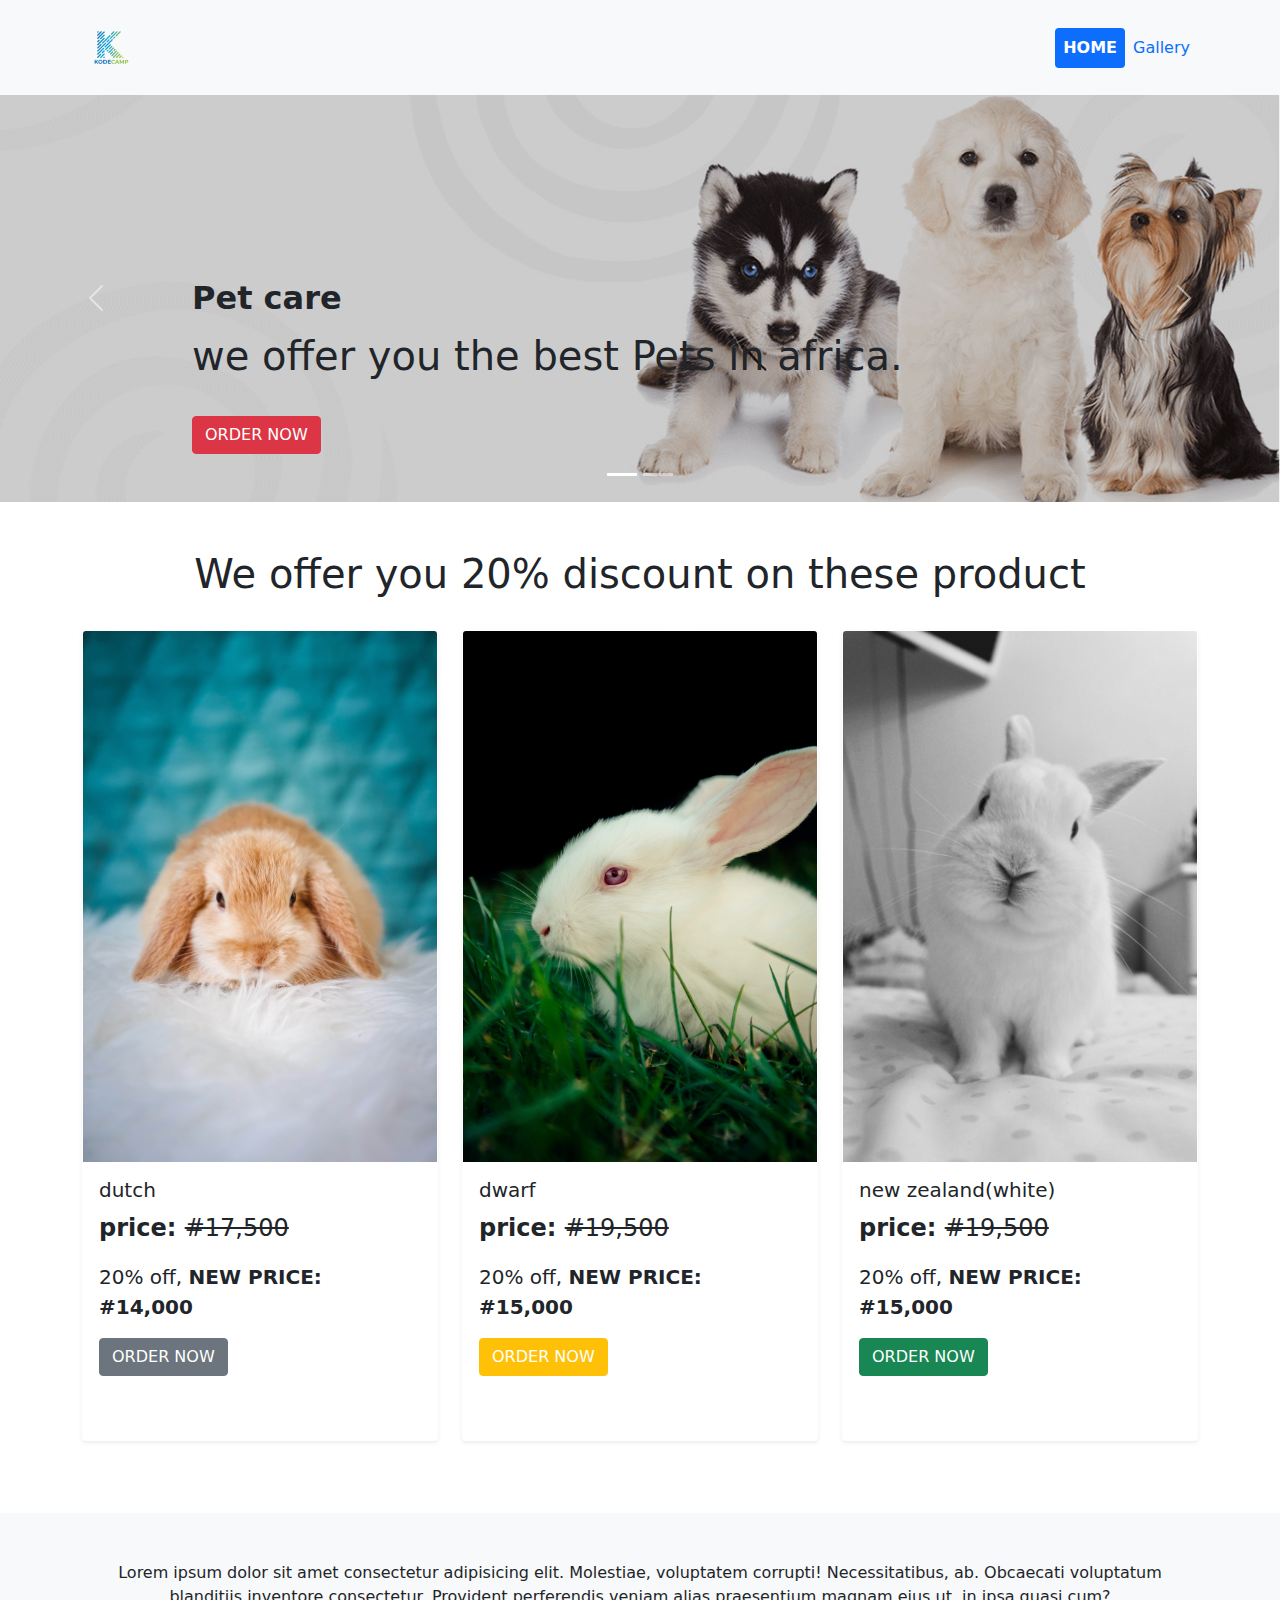
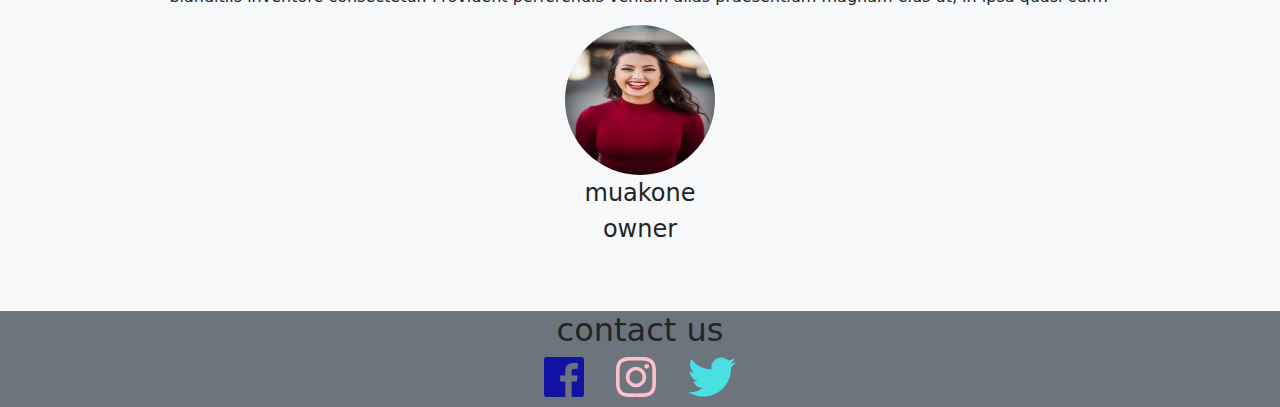
==== commit 68041e6f: "added few names to the home page" ====
--- a/index.html
+++ b/index.html
@@ -75,7 +75,7 @@
               <div class="card h-100 border border-white shadow-sm mb-5 bg-body rounded">
                 <img src="./images/a.jpg" class="card-img-top" alt="...">
                 <div class="card-body">
-                  <h5 class="card-title">Card title</h5>
+                  <h5 class="card-title">dutch</h5>
                   <p class="card-text fw-bold fs-4">price: <strike class="fw-lighter">#17,500</strike></p>
                   <p class="fs-5">20% off, <b>NEW PRICE: #14,000</b></p>
                   <button type="submit" class="btn btn-secondary">
@@ -88,7 +88,7 @@
               <div class="card h-100 border border-white shadow-sm mb-5 bg-body rounded">
                 <img src="./images/b.jpg" class="card-img-top" alt="...">
                 <div class="card-body">
-                  <h5 class="card-title">Card title</h5>
+                  <h5 class="card-title">dwarf</h5>
                   <p class="card-text fw-bold fs-4">price: <strike class="fw-lighter">#19,500</strike></p>
                   <p class="fs-5">20% off, <b>NEW PRICE: #15,000</b></p>
                   <button type="submit" class="btn btn-warning">
@@ -101,7 +101,7 @@
               <div class="card h-100 border border-white shadow-sm mb-5 bg-body rounded">
                 <img src="./images/c.jpg" class="card-img-top" alt="...">
                 <div class="card-body">
-                  <h5 class="card-title">Card title</h5>
+                  <h5 class="card-title">new zealand(white)</h5>
                   <p class="card-text fw-bold fs-4">price: <strike class="fw-lighter">#19,500</strike></p>
                   <p class="fs-5">20% off, <b>NEW PRICE: #15,000</b></p>
                   <button type="submit" class="btn btn-success">
@@ -133,6 +133,5 @@
       </div>
     </footer>
     <script src="script/bootstrap.min.js"></script>
-    <script src="script/script.js"></script>
 </body>
 </html>